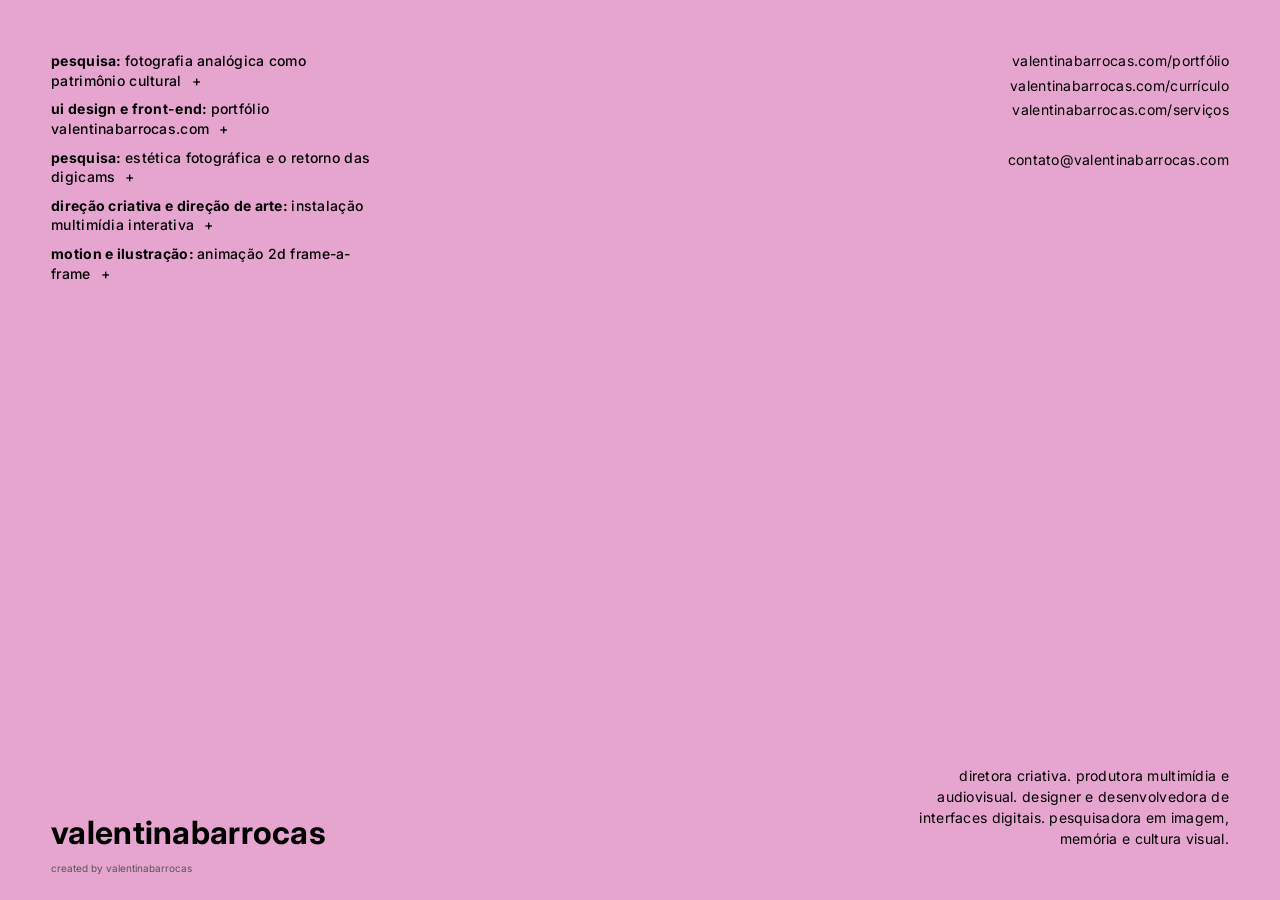
==== index.html @ 4ae32dc4 "style: fix links hover and color" ====
<!DOCTYPE html>
<html lang="pt-br">
<head>
  <meta charset="UTF-8" />
  <meta name="viewport" content="width=device-width, initial-scale=1.0" />

<title>valentinabarrocas</title>

<meta
  name="description"
  content="valentina barrocas - direção criativa, produção multimídia, design e desenvolvimento de interfaces digitais e pesquisa em imagem, memória e cultura visual."
/>

<link rel="canonical" href="https://valentinabarrocas.com/" />

<meta property="og:title" content="valentinabarrocas" />
<meta property="og:description" content="direção criativa, produção multimídia, design e desenvolvimento de interfaces digitais e pesquisa em imagem, memória e cultura visual." />
<meta property="og:type" content="website" />
<meta property="og:url" content="https://valentinabarrocas.com/" />

<link rel="stylesheet" href="style.css" />

  <link rel="icon" href="data:image/svg+xml,<svg xmlns=%22http://www.w3.org/2000/svg%22 viewBox=%220 0 100 100%22><style>text{fill:%23000}@media(prefers-color-scheme:dark){text{fill:%23e6a5cf}}</style><text y=%22.9em%22 font-size=%2290%22>❦</text></svg>">

  <link rel="preconnect" href="https://fonts.googleapis.com">
  <link rel="preconnect" href="https://fonts.gstatic.com" crossorigin>
  <link href="https://fonts.googleapis.com/css2?family=Inter:opsz@14..32&display=swap" rel="stylesheet">

</head>
<body>

  <main class="home">

<!-- lista de projetos -->
<section class="list">

  <div class="project-item">
    <a href="#" class="project-link" data-project="pesquisapatrimonio"><strong>pesquisa: </strong>fotografia analógica como patrimônio cultural</a>

    <div id="pesquisapatrimonio" class="project-content" data-project="pesquisapatrimonio">
      <div class="project-inner">
        <img src="assets/images/patrimonio1.jpg" alt="imagem analógica digitalizada do céu azul com o brilho do sol em flare, prédios e folhagem de árvores." class="project-image">
        <img src="assets/images/patrimonio2.jpg" alt="imagem analógica digitalizada do interior de um museu com saguão vazio e colunas estruturais." class="project-image">
        <h2 class="info-title sr-only">untitled</h2>
        <span class="info-year">2026</span>
        <p class="info-desc">
          pesquisa de investigação da fotografia analógica como patrimônio cultural imaterial na era digital. 
          <br><br> trabalho aceito para apresentação no 9º simpósio científico do icomos brasil.
        </p>
      </div>
    </div>
  </div>

  <div class="project-item">
    <a href="#" class="project-link" data-project="portfolio"><strong>ui design e front-end: </strong>portfólio valentinabarrocas.com</a>

    <div id="portfolio" class="project-content" data-project="portfolio">
      <div class="project-inner">
        <img src="assets/images/portfolio.png" alt="imagem com o mockup do portfólio, em um macbook e sobre um fundo rosa." class="project-image">
        <h2 class="info-title sr-only">valentinabarrocas.com</h2>
        <span class="info-year">2026</span>
        <p class="info-desc">
          portfólio pessoal prototipado no figma e desenvolvido com html, css e javascript. projeto realizado desde a pesquisa até a publicação online.
        </p>
        <br><a href="https://github.com/valentinabarrocas/portfolio" class="info-link" target="_blank" rel="noopener noreferrer">https://github.com/valentinabarrocas/portfolio</a>
      </div>
    </div>
  </div>

  <div class="project-item">
    <a href="#" class="project-link" data-project="pesquisadigicam"><strong>pesquisa: </strong>estética fotográfica e o retorno das digicams</a>

    <div id="pesquisadigicam" class="project-content" data-project="pesquisadigicam">
      <div class="project-inner">
        <img src="assets/images/nostalgia.jpg" alt="imagem de uma paisagem no crepúsculo, na beira do mar, com vegetação na parte inferior." class="project-image">
        <h2 class="info-title sr-only">untitled</h2>
        <span class="info-year">2025</span>
        <p class="info-desc">
          pesquisa de análise do fenômeno de retorno da estética fotográfica e de câmeras digitais compactas dos anos 2000 como tendência contemporânea.
        </p>
      </div>
    </div>
  </div>

  <div class="project-item">
    <a href="#" class="project-link" data-project="pianohero"><strong>direção criativa e direção de arte: </strong>instalação multimídia interativa</a>

    <div id="pianohero" class="project-content" data-project="pianohero">
      <div class="project-inner">
        <video autoplay loop muted playsinline class="project-image">
          <source src="assets/videos/pianohero.mp4" type="video/mp4">
          seu navegador não suporta vídeos.
        </video>
        <h2 class="info-title sr-only">piano hero</h2>
        <span class="info-year">2019</span>
        <p class="info-desc">
          instalação multimídia interativa colaborativa com captação de movimentos e emissão de sons. 
          <br><br>exposto na 3ª semana acadêmica de produção multimídia.
        </p>
      </div>
    </div>
  </div>

  <div class="project-item">
    <a href="#" class="project-link" data-project="motion"><strong>motion e ilustração: </strong>animação 2d frame-a-frame</a>

    <div id="motion" class="project-content" data-project="motion">
      <div class="project-inner">
        <video autoplay loop muted playsinline class="project-image">
          <source src="assets/videos/animacao.mp4" type="video/mp4">
          seu navegador não suporta vídeos.
        </video>
        <h2 class="info-title sr-only">untitled</h2>
        <span class="info-year">2018</span>
        <p class="info-desc">
          projeto de animação 2d desenvolvido no photoshop, desenhado à mão, quadro a quadro, utilizando a técnica onion skinning.
        </p>
      </div>
    </div>
  </div>

</section>

    <!-- projetos -->
    <div id="project-viewer" class="project-viewer"></div>

    <!-- title -->
    <div class="title">
      <h1><a href="index.html">valentinabarrocas</a></h1>
    </div>

    <!-- links -->
    <nav class="links">
      <a href="index.html"><span>valentinabarrocas.com/</span>portfólio</a>
      <a href="curriculo.html"><span>valentinabarrocas.com/</span>currículo</a>
      <a href="servicos.html"><span>valentinabarrocas.com/</span>serviços</a>
      <br><a href="mailto:contato@valentinabarrocas.com">contato<span>@valentinabarrocas.com</span></a>
    </nav>

    <!-- about -->
    <section class="about">
      <p>
      diretora criativa. produtora multimídia e audiovisual. designer e desenvolvedora de interfaces digitais. pesquisadora em imagem, memória e cultura visual.
    </p>
    </section>

    <!-- footer -->
    <footer>
      <p>created by valentinabarrocas</p>
    </footer>

  </main>

<script src="script.js"></script>

</body>
</html>
---- style.css ----
:root {
  --rosa: #e6a5cf;
  --cinza: #555;
  --preto: #000;
  --col-w: 25vw; 
  --gap: 5vw; 
}

/* base */
* {
  margin: 0;
  padding: 0;
  box-sizing: border-box;
}

body {
  font-family: 'Inter', sans-serif;
  -webkit-font-smoothing: antialiased;
  overflow-x: hidden;
  background: var(--rosa);
  color: var(--preto); 
  transition: background 0.3s ease, color 0.3s ease;
}

/* desktop font */
.list, .links, .title, .about {
  font-size: clamp(14px, 0.6vw, 32px);
  line-height: 1.4;
  letter-spacing: 0.02em;
}

.title a {
  color: var(--preto) !important;
}

/* hover */
.list a, .links a, .title a, footer a, .info-link, .cv-about a, .services-cta .cta-email a {
  display: inline-block;
  text-decoration: none;
  transition: all 0.3s ease;
  color: inherit;
}

.list a:hover, .links a:hover, .title a:hover, footer a:hover, .info-link:hover, .cv-about a:hover, .services-cta .cta-email a:hover {
  transform: scale(1.05);
}

/* coluna 1 */
.list {
  position: fixed;
  top: 4vw;
  left: 4vw;
  width: var(--col-w);
  display: flex;
  flex-direction: column;
  gap: 1vh;
  z-index: 20;
}

.list-label {
  font-size: clamp(12px, 0.6vw, 24px);
  color: var(--cinza);
  margin-bottom: 0.5vh;
}

.list a { 
  font-weight: 500; 
}

.list a::after { 
  content: "+"; 
  margin-left: 10px;  
  color: var(--preto);
}

/* + vira − */
.list a.active::after {
  content: "–";
}

.title { 
  position: fixed;
  bottom: 4vw; 
  left: 4vw;
  width: var(--col-w);
  z-index: 20;
}

.title h1 {
  font-size: clamp(32px, 0.6vw, 32px);
  line-height: 1;
}

.project-item .project-content {
  display: none !important;
}

/* coluna 2 */
.project-viewer {
  margin-left: calc(var(--col-w) + var(--gap) + 4vw);
  margin-right: calc(var(--col-w) + var(--gap) + 4vw);
  width: 28vw;
  margin-inline: auto;
  padding: 4vw 0;
  min-height: 100vh;
}

/* acordion */
@keyframes fadeIn {
  from { 
    opacity: 0; 
    transform: translateY(-10px); 
  }

  to { 
    opacity: 1; 
    transform: translateY(0); 
  }
}

.project-content {
  width: 100%;
  padding-bottom: 3vw;
  margin-bottom: 3vw;
  animation: fadeIn 0.4s ease-out;
}

.project-content:last-child { 
  margin-bottom: 0;
  padding-bottom: 0;
}

/* título > ano > imagem > texto */
.project-viewer .project-content {
  display: flex !important;
  flex-direction: column;
  margin-bottom: 1vw;
  gap: 1vw;
}

.project-content img, .project-content video {
  width: 100%;
  height: auto;
  display: block;
  order: 3;
  margin-bottom: 1vw;
}

.info-title { 
  font-size: clamp(14px, 0.6vw, 32px);
  order: 1;
}

.info-title.sr-only {
  position: absolute !important;
  width: 1px !important;
  height: 1px !important;
  padding: 0 !important;
  margin: -1px !important;
  overflow: hidden !important;
  clip: rect(0, 0, 0, 0) !important;
  white-space: nowrap !important;
  border: 0 !important;
}

.info-year { 
  font-size: clamp(12px, 0.6vw, 24px);
  color: var(--cinza);
  order: 2;
}

.project-content img, .project-content video {
  width: 100%;
  height: auto;
  display: block;
  order: 3;
}

.info-desc { 
  font-size: clamp(14px, 0.6vw, 32px);
  line-height: 1.5;
  order: 4;
}

.info-link { 
  font-size: clamp(12px, 0.6vw, 32px);
  color: var(--cinza); 
  word-break: break-all;
  order: 5;
}

/* coluna 3 */
.links { 
  position: fixed;
  top: 4vw; 
  right: 4vw;
  width: var(--col-w);
  text-align: right; 
  display: flex; 
  flex-direction: column; 
  gap: 5px;
  z-index: 20;
}

.about { 
  position: fixed;
  bottom: 4vw; 
  right: 4vw;
  width: var(--col-w);
  text-align: right; 
  line-height: 1.5;
  z-index: 20;
}

/* footer*/
footer { 
  position: fixed; 
  bottom: 2vw; 
  left: 4vw; 
  width: var(--col-w);
  font-size: 10px; 
  color: var(--cinza); 
  z-index: 20;
}

/* ================================ mobile ================================ */

@media (max-width: 1024px) {

  .home {
    padding: 10vw 8vw;
    gap: 0; 
    display: flex;
    flex-direction: column;
    min-height: 100vh;
  }

  /* ordem */
  .links   { order: 1; }
  .list    { order: 2; }
  .title   { order: 3; margin-top: auto; } /* empurra title+about+footer pro fim */
  .about   { order: 4; }
  footer   { order: 5; }

  .project-viewer {
    display: none;
  }

  .links { 
    position: relative !important;
    top: auto;
    right: auto;
    width: 100%;
    text-align: left; 
    flex-direction: row; 
    flex-wrap: wrap; 
    justify-content: flex-start; 
    gap: 12px;
    margin-bottom: 24px; 
  }

  .links a span { 
    display: none; 
  }

  .links a { 
    font-size: 14px !important; 
    font-weight: 700; 
    color: var(--cinza) !important; 
  }

  .list { 
    position: relative !important;
    top: auto; 
    left: auto;
    width: 100%;
    text-align: left;
    margin-bottom: 24px;
  }

.list a::after {
  color: var(--preto) !important;
}

  /* acordeão mobile */
  .project-item .project-content {
    display: none;
  }

  .project-item .project-content.is-open {
  display: flex !important;
  flex-direction: column;
  gap: 12px;
  padding-top: 12px;
  padding-bottom: 12px;
}

  .title { 
    position: relative !important;
    bottom: auto; 
    left: auto;
    width: 100%;
    text-align: right; 
    margin-bottom: 20px;
  }

  .title a { 
    font-size: 32px !important; 
    color: var(--preto) !important;
    font-weight: 200; 
  }

  .about { 
    position: relative !important;
    bottom: auto; 
    right: auto;
    width: 100%;
    text-align: right; 
    max-width: 100%; 
    margin-bottom: 20px;
    font-size: 14px;
  }

 .info-title, .info-year, .info-desc, .project-content a {
  color: var(--cinza) !important;
}


  .info-link { 
    font-size: 14px !important; 
    color: var(--preto) !important;
    display: block; 
    margin-top: 10px; 
    color: var(--cinza);
  }

  footer { 
    position: relative !important;
    bottom: auto;
    left: auto;
    width: 100%;
    text-align: right; 
    padding-top: 12px;
  }
}

/* ================================ auto dark mode ================================ */

@media (prefers-color-scheme: dark) {
  :root {
  --rosa: #111;
  --cinza: #555;
  --preto: #e6a5cf;
  }
  
  img, video {
    filter: brightness(.8) contrast(1.1);
    transition: filter 0.4s ease;
  }
  img:hover, video:hover { filter: brightness(1); }
}
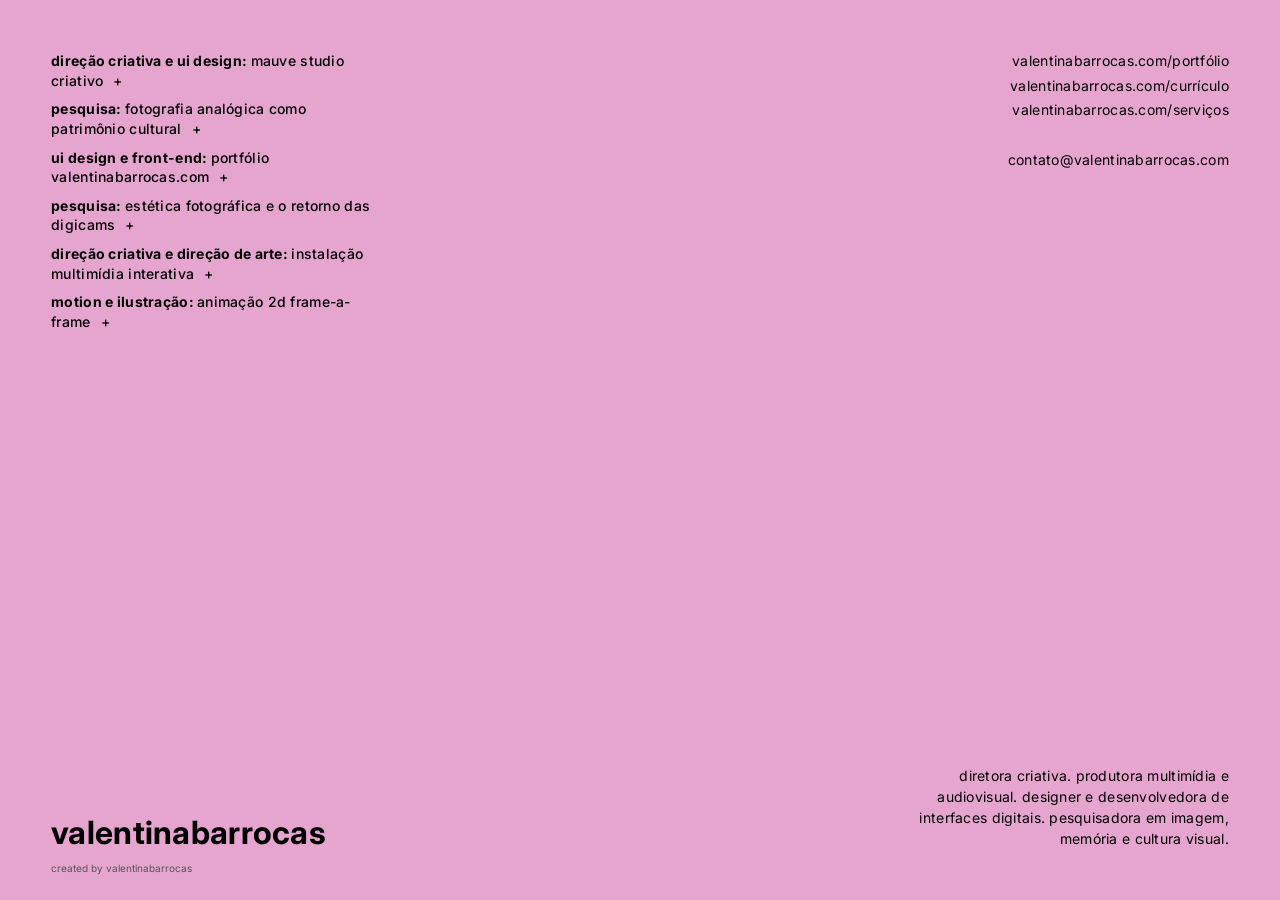
==== commit 4cb86fe9: "feat: add project info and layout for mauve studio" ====
--- a/index.html
+++ b/index.html
@@ -33,6 +33,26 @@
 
 <!-- lista de projetos -->
 <section class="list">
+
+  <div class="project-item">
+    <a href="#" class="project-link" data-project="mauve"><strong>direção criativa e ui design: </strong>mauve studio criativo</a>
+
+    <div id="mauve" class="project-content" data-project="mauve">
+      <div class="project-inner">
+        <img src="assets/images/mauve1.png" alt="imagem protótipo de uma interface digital, na página home, em um notebook em fundo preto." class="project-image">
+        <img src="assets/images/mauve2.png" alt="imagem protótipo de uma interface digital, na página projeto, em um notebook em fundo preto." class="project-image">
+        <img src="assets/images/mauve3.png" alt="imagem protótipo de uma interface digital, na página sobre e contato, em um notebook em fundo preto." class="project-image">
+        <h2 class="info-title sr-only">mauve studio criativo</h2>
+        <span class="info-year">2026</span>
+        <p class="info-desc">
+          criação do conceito e desenvolvimento do design de interface para o mauve, 
+          um estúdio criativo com projetos não convencionais.
+          o nome mauve é inspirado na flor malva e na energia criativa da cor roxa.
+          além disso, a logo foi criada com a utilização de uma fonte ornamental. 
+        </p>
+      </div>
+    </div>
+  </div>
 
   <div class="project-item">
     <a href="#" class="project-link" data-project="pesquisapatrimonio"><strong>pesquisa: </strong>fotografia analógica como patrimônio cultural</a>
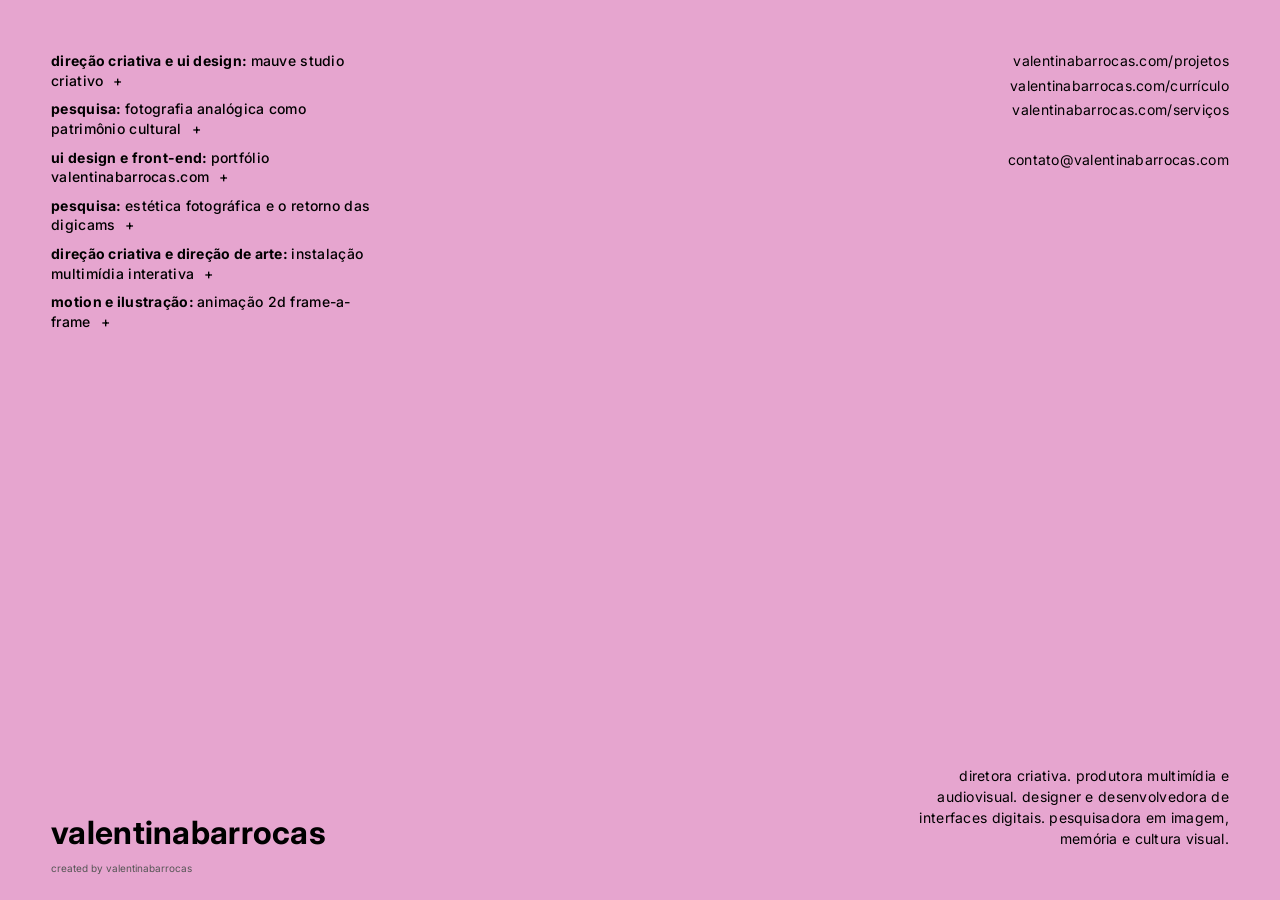
==== commit df401b80: "content: update nav and section text" ====
--- a/index.html
+++ b/index.html
@@ -39,9 +39,9 @@
 
     <div id="mauve" class="project-content" data-project="mauve">
       <div class="project-inner">
-        <img src="assets/images/mauve1.png" alt="imagem protótipo de uma interface digital, na página home, em um notebook em fundo preto." class="project-image">
-        <img src="assets/images/mauve2.png" alt="imagem protótipo de uma interface digital, na página projeto, em um notebook em fundo preto." class="project-image">
-        <img src="assets/images/mauve3.png" alt="imagem protótipo de uma interface digital, na página sobre e contato, em um notebook em fundo preto." class="project-image">
+        <img src="assets/images/mauve1.png" alt="imagem de protótipo de uma interface digital, na página home, em um notebook em fundo preto." class="project-image">
+        <img src="assets/images/mauve2.png" alt="imagem de protótipo de uma interface digital, na página projeto, em um notebook em fundo preto." class="project-image">
+        <img src="assets/images/mauve3.png" alt="imagem de protótipo de uma interface digital, na página sobre e contato, em um notebook em fundo preto." class="project-image">
         <h2 class="info-title sr-only">mauve studio criativo</h2>
         <span class="info-year">2026</span>
         <p class="info-desc">
@@ -151,7 +151,7 @@
 
     <!-- links -->
     <nav class="links">
-      <a href="index.html"><span>valentinabarrocas.com/</span>portfólio</a>
+      <a href="index.html"><span>valentinabarrocas.com/</span>projetos</a>
       <a href="curriculo.html"><span>valentinabarrocas.com/</span>currículo</a>
       <a href="servicos.html"><span>valentinabarrocas.com/</span>serviços</a>
       <br><a href="mailto:contato@valentinabarrocas.com">contato<span>@valentinabarrocas.com</span></a>
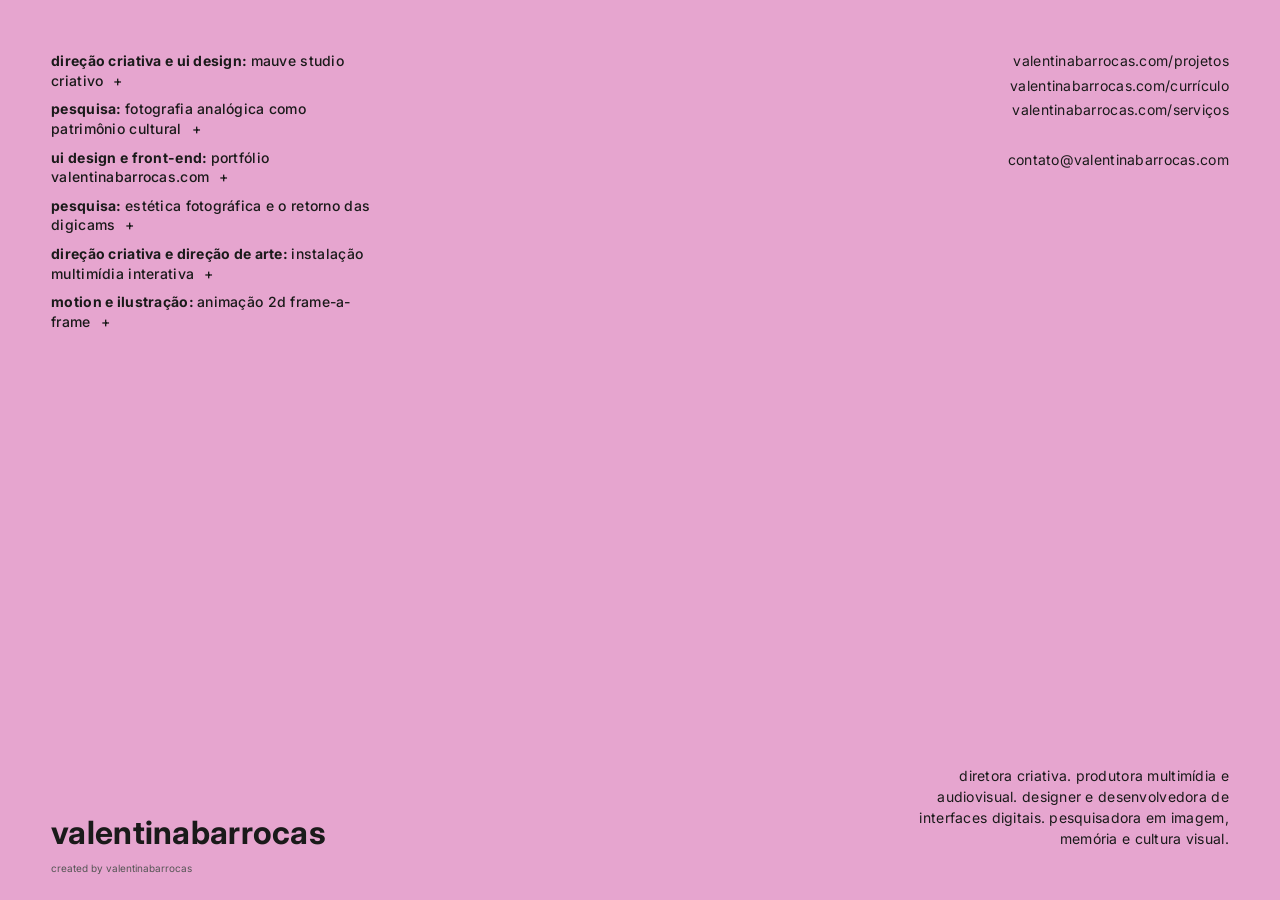
==== commit c5425694: "content: background color update" ====
--- a/index.html
+++ b/index.html
@@ -31,7 +31,6 @@
 
   <main class="home">
 
-<!-- lista de projetos -->
 <section class="list">
 
   <div class="project-item">
@@ -141,15 +140,12 @@
 
 </section>
 
-    <!-- projetos -->
     <div id="project-viewer" class="project-viewer"></div>
 
-    <!-- title -->
     <div class="title">
       <h1><a href="index.html">valentinabarrocas</a></h1>
     </div>
 
-    <!-- links -->
     <nav class="links">
       <a href="index.html"><span>valentinabarrocas.com/</span>projetos</a>
       <a href="curriculo.html"><span>valentinabarrocas.com/</span>currículo</a>
@@ -157,14 +153,12 @@
       <br><a href="mailto:contato@valentinabarrocas.com">contato<span>@valentinabarrocas.com</span></a>
     </nav>
 
-    <!-- about -->
     <section class="about">
       <p>
       diretora criativa. produtora multimídia e audiovisual. designer e desenvolvedora de interfaces digitais. pesquisadora em imagem, memória e cultura visual.
     </p>
     </section>
 
-    <!-- footer -->
     <footer>
       <p>created by valentinabarrocas</p>
     </footer>
--- a/style.css
+++ b/style.css
@@ -1,12 +1,11 @@
 :root {
   --rosa: #e6a5cf;
   --cinza: #555;
-  --preto: #000;
+  --preto: #1a1a1a;
   --col-w: 25vw; 
   --gap: 5vw; 
 }
 
-/* base */
 * {
   margin: 0;
   padding: 0;
@@ -22,7 +21,6 @@
   transition: background 0.3s ease, color 0.3s ease;
 }
 
-/* desktop font */
 .list, .links, .title, .about {
   font-size: clamp(14px, 0.6vw, 32px);
   line-height: 1.4;
@@ -33,7 +31,6 @@
   color: var(--preto) !important;
 }
 
-/* hover */
 .list a, .links a, .title a, footer a, .info-link, .cv-about a, .services-cta .cta-email a {
   display: inline-block;
   text-decoration: none;
@@ -45,7 +42,6 @@
   transform: scale(1.05);
 }
 
-/* coluna 1 */
 .list {
   position: fixed;
   top: 4vw;
@@ -95,7 +91,6 @@
   display: none !important;
 }
 
-/* coluna 2 */
 .project-viewer {
   margin-left: calc(var(--col-w) + var(--gap) + 4vw);
   margin-right: calc(var(--col-w) + var(--gap) + 4vw);
@@ -105,7 +100,6 @@
   min-height: 100vh;
 }
 
-/* acordion */
 @keyframes fadeIn {
   from { 
     opacity: 0; 
@@ -189,7 +183,6 @@
   order: 5;
 }
 
-/* coluna 3 */
 .links { 
   position: fixed;
   top: 4vw; 
@@ -212,7 +205,6 @@
   z-index: 20;
 }
 
-/* footer*/
 footer { 
   position: fixed; 
   bottom: 2vw; 
@@ -222,8 +214,6 @@
   color: var(--cinza); 
   z-index: 20;
 }
-
-/* ================================ mobile ================================ */
 
 @media (max-width: 1024px) {
 
@@ -282,7 +272,6 @@
   color: var(--preto) !important;
 }
 
-  /* acordeão mobile */
   .project-item .project-content {
     display: none;
   }
@@ -325,7 +314,6 @@
   color: var(--cinza) !important;
 }
 
-
   .info-link { 
     font-size: 14px !important; 
     color: var(--preto) !important;
@@ -344,11 +332,9 @@
   }
 }
 
-/* ================================ auto dark mode ================================ */
-
 @media (prefers-color-scheme: dark) {
   :root {
-  --rosa: #111;
+  --rosa: #1a1a1a;
   --cinza: #555;
   --preto: #e6a5cf;
   }
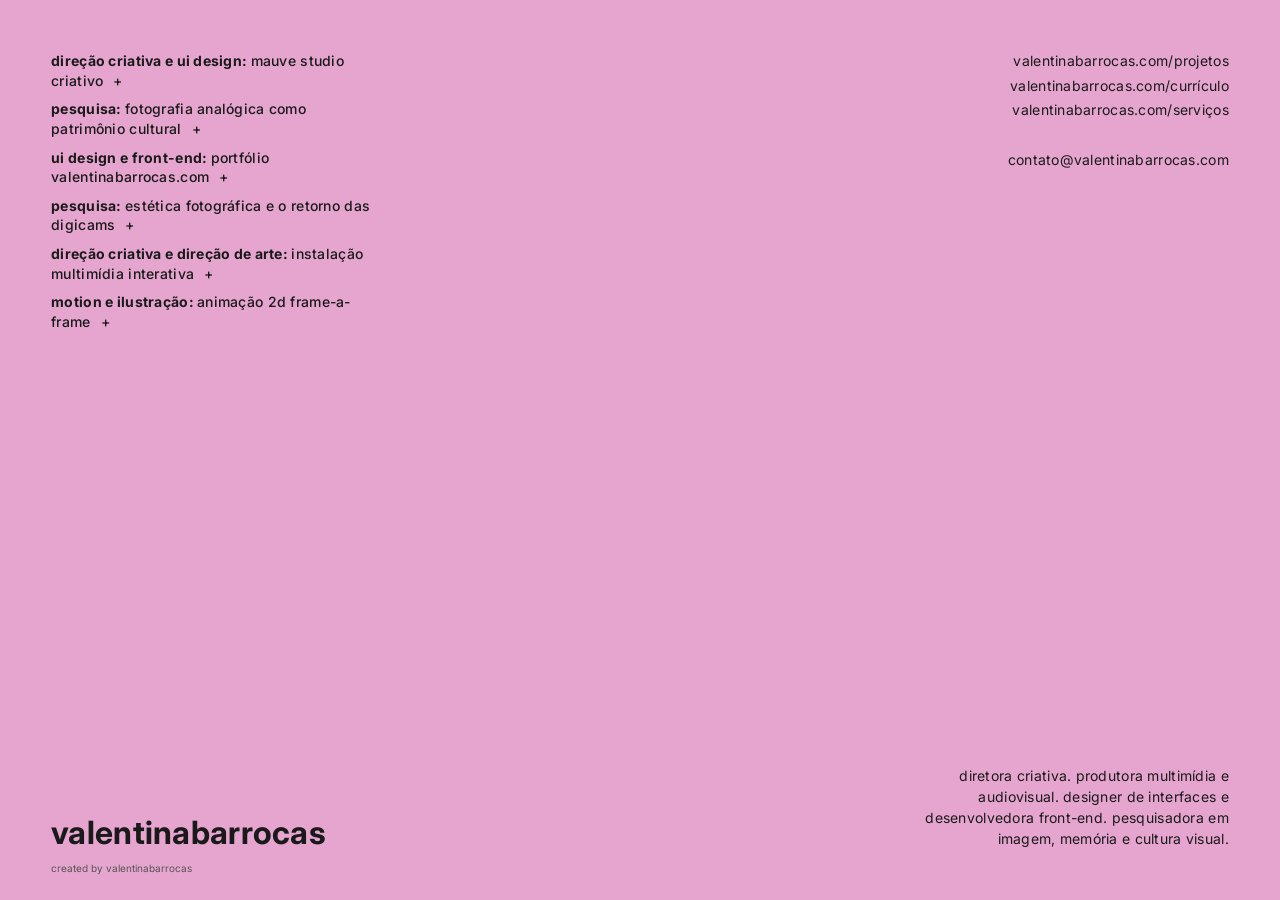
==== commit 1ad44e0f: "content: about update" ====
--- a/index.html
+++ b/index.html
@@ -8,7 +8,7 @@
 
 <meta
   name="description"
-  content="valentina barrocas - direção criativa, produção multimídia, design e desenvolvimento de interfaces digitais e pesquisa em imagem, memória e cultura visual."
+  content="valentina barrocas - direção criativa, produção multimídia, design de interfaces, desenvolvimento front-end e pesquisa em imagem, memória e cultura visual."
 />
 
 <link rel="canonical" href="https://valentinabarrocas.com/" />
@@ -155,7 +155,7 @@
 
     <section class="about">
       <p>
-      diretora criativa. produtora multimídia e audiovisual. designer e desenvolvedora de interfaces digitais. pesquisadora em imagem, memória e cultura visual.
+      diretora criativa. produtora multimídia e audiovisual. designer de interfaces e desenvolvedora front-end. pesquisadora em imagem, memória e cultura visual.
     </p>
     </section>
 
